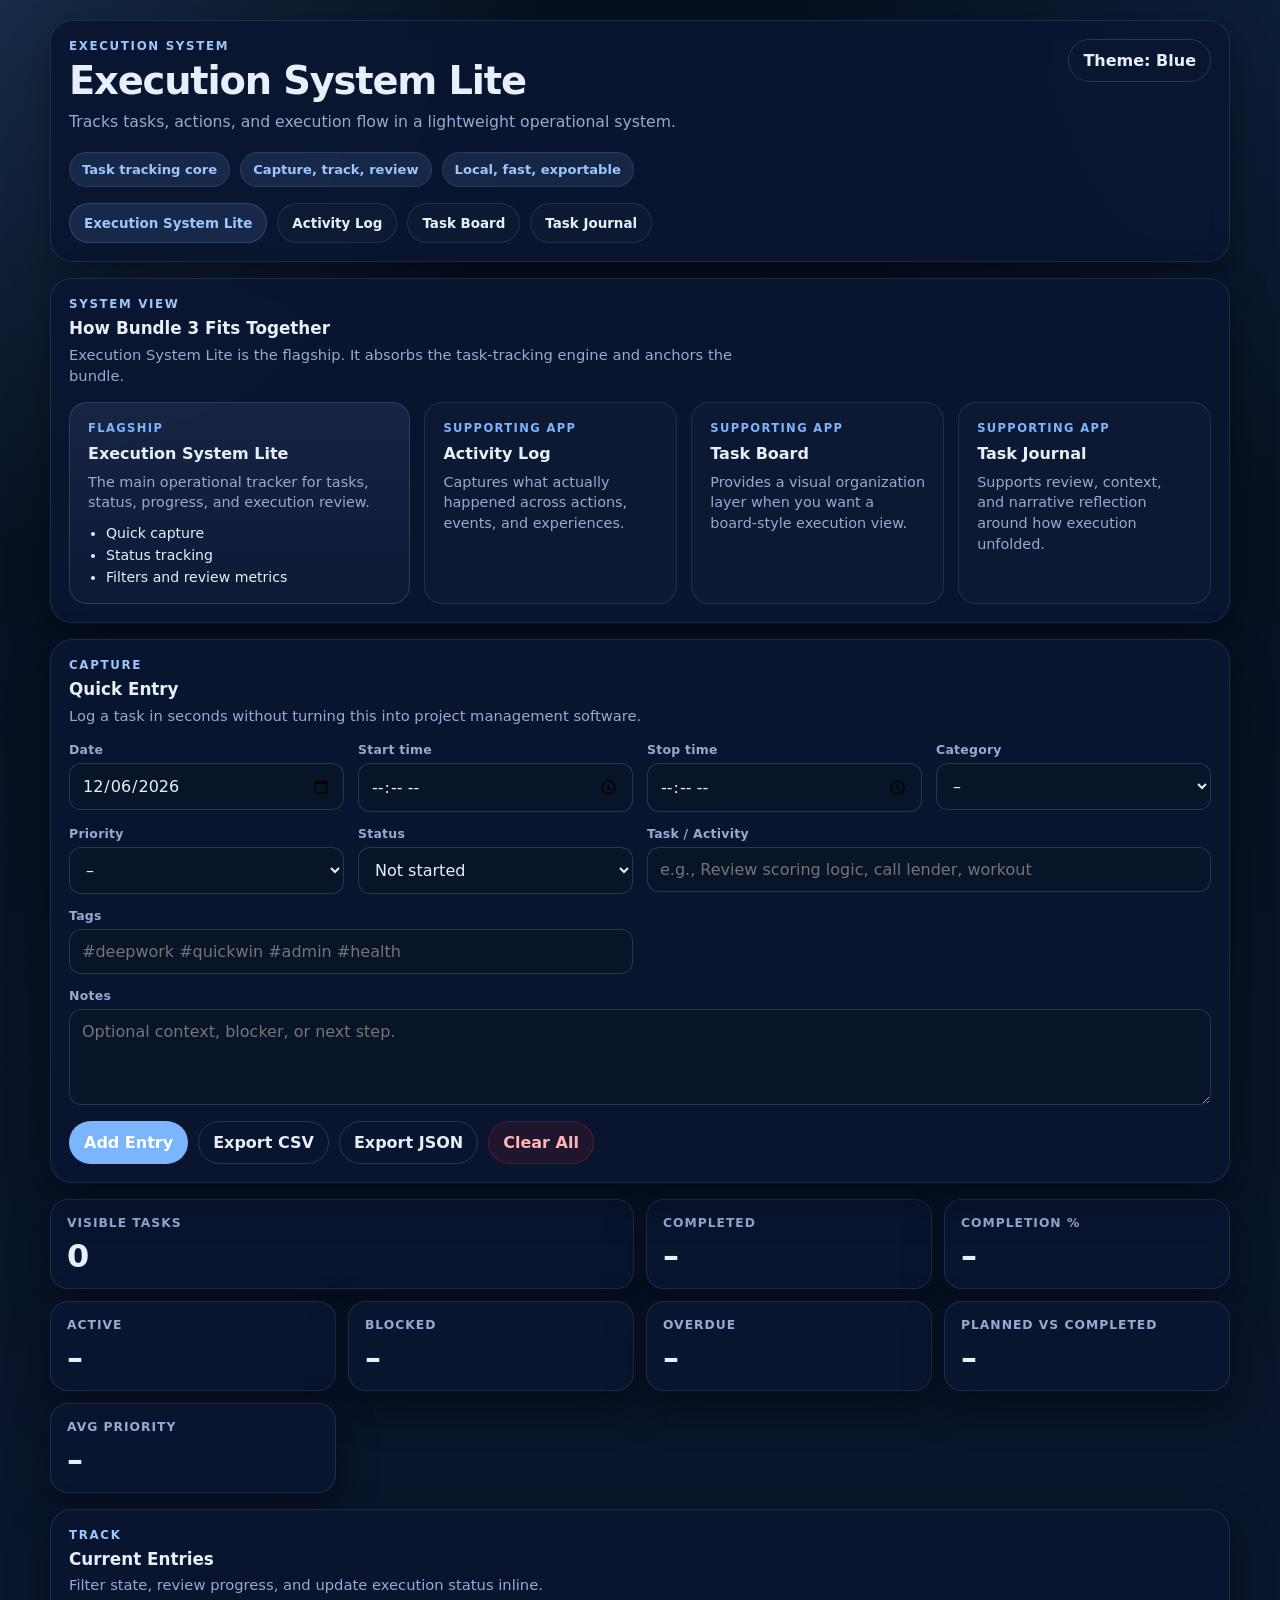
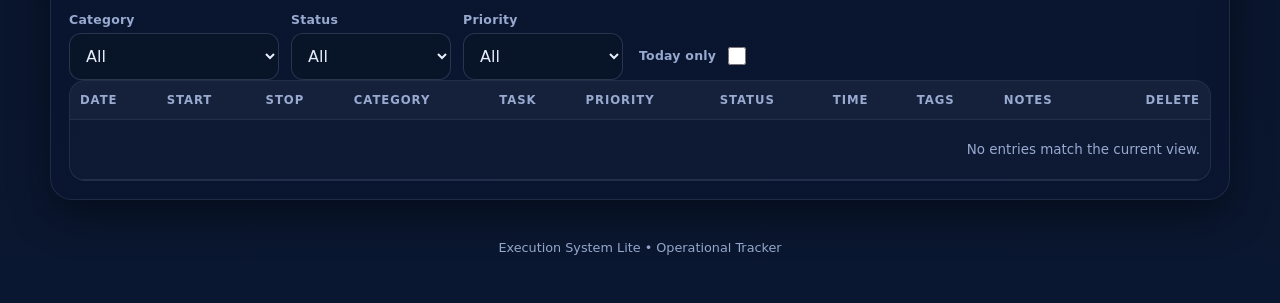
==== index.html @ 43ab629a "Add files via upload" ====
<!DOCTYPE html>
<html lang="en" data-theme="blue">
<head>
  <meta charset="UTF-8" />
  <meta name="viewport" content="width=device-width, initial-scale=1.0" />
  <title>Execution System Lite</title>
  <meta name="description" content="Tracks tasks, actions, and execution flow in a lightweight operational system." />
  <meta name="theme-color" content="#06101f" />
  <link rel="manifest" href="manifest.json" />
  <link rel="icon" href="icons/icon-192.png" />
  <link rel="apple-touch-icon" href="icons/icon-192.png" />
  <link rel="stylesheet" href="styles.css" />
</head>
<body>
  <div class="app-shell">
    <div class="app">
      <header class="hero card">
        <div class="hero-top">
          <div>
            <div class="eyebrow">Execution System</div>
            <h1>Execution System Lite</h1>
            <p class="subtitle">Tracks tasks, actions, and execution flow in a lightweight operational system.</p>
          </div>
          <button id="themeBtn" class="btn btn-secondary" type="button" aria-label="Toggle theme">Theme: Blue</button>
        </div>

        <div class="hero-pills">
          <span class="pill">Task tracking core</span>
          <span class="pill">Capture, track, review</span>
          <span class="pill">Local, fast, exportable</span>
        </div>
<nav class="top-nav" aria-label="Bundle navigation">
  <a class="nav-chip active" href="index.html">Execution System Lite</a>
  <a class="nav-chip" href="activity-log/index.html">Activity Log</a>
  <a class="nav-chip" href="task-board/index.html">Task Board</a>
  <a class="nav-chip" href="task-journal/index.html">Task Journal</a>
</nav>
      </header>

      <section class="section-card card">
        <div class="section-head section-head-stack">
          <div>
            <div class="eyebrow">System View</div>
            <h2>How Bundle 3 Fits Together</h2>
            <p class="section-copy">Execution System Lite is the flagship. It absorbs the task-tracking engine and anchors the bundle.</p>
          </div>
        </div>

        <div class="system-grid">
          <article class="system-tile system-tile-primary">
            <div class="system-kicker">Flagship</div>
            <h3>Execution System Lite</h3>
            <p>The main operational tracker for tasks, status, progress, and execution review.</p>
            <ul class="system-list">
              <li>Quick capture</li>
              <li>Status tracking</li>
              <li>Filters and review metrics</li>
            </ul>
          </article>

          <article class="system-tile">
            <div class="system-kicker">Supporting App</div>
            <h3>Activity Log</h3>
            <p>Captures what actually happened across actions, events, and experiences.</p>
          </article>

          <article class="system-tile">
            <div class="system-kicker">Supporting App</div>
            <h3>Task Board</h3>
            <p>Provides a visual organization layer when you want a board-style execution view.</p>
          </article>

          <article class="system-tile">
            <div class="system-kicker">Supporting App</div>
            <h3>Task Journal</h3>
            <p>Supports review, context, and narrative reflection around how execution unfolded.</p>
          </article>
        </div>
      </section>

      <section class="section-card card">
        <div class="section-head section-head-stack">
          <div>
            <div class="eyebrow">Capture</div>
            <h2>Quick Entry</h2>
            <p class="section-copy">Log a task in seconds without turning this into project management software.</p>
          </div>
        </div>

        <form id="taskForm">
          <div class="form-grid">
            <div class="field">
              <label for="dateInput">Date</label>
              <input type="date" id="dateInput" required />
            </div>

            <div class="field">
              <label for="startTimeInput">Start time</label>
              <input type="time" id="startTimeInput" />
            </div>

            <div class="field">
              <label for="endTimeInput">Stop time</label>
              <input type="time" id="endTimeInput" />
            </div>

            <div class="field">
              <label for="categorySelect">Category</label>
              <select id="categorySelect">
                <option value="">–</option>
                <option value="work">Work</option>
                <option value="home">Home</option>
                <option value="relationship">Relationship</option>
                <option value="health">Health / Fitness</option>
                <option value="finance">Finance / Admin</option>
                <option value="learning">Learning / Language</option>
                <option value="trading">Trading</option>
                <option value="mbe">MBE / Business</option>
                <option value="writing">Writing / Creative</option>
                <option value="errand">Errand</option>
                <option value="other">Other</option>
              </select>
            </div>

            <div class="field">
              <label for="prioritySelect">Priority</label>
              <select id="prioritySelect">
                <option value="">–</option>
                <option value="low">Low</option>
                <option value="medium">Medium</option>
                <option value="high">High</option>
                <option value="critical">Critical</option>
              </select>
            </div>

            <div class="field">
              <label for="statusSelect">Status</label>
              <select id="statusSelect">
                <option value="not_started">Not started</option>
                <option value="in_progress">In progress</option>
                <option value="done">Done</option>
                <option value="blocked">Blocked</option>
                <option value="deferred">Deferred</option>
              </select>
            </div>

            <div class="field field-span-2">
              <label for="taskNameInput">Task / Activity</label>
              <input type="text" id="taskNameInput" placeholder="e.g., Review scoring logic, call lender, workout" required />
            </div>

            <div class="field field-span-2">
              <label for="tagsInput">Tags</label>
              <input type="text" id="tagsInput" placeholder="#deepwork #quickwin #admin #health" />
            </div>

            <div class="field field-full">
              <label for="notesInput">Notes</label>
              <textarea id="notesInput" placeholder="Optional context, blocker, or next step."></textarea>
            </div>
          </div>

          <div class="action-row">
            <button type="submit" class="btn btn-primary">Add Entry</button>
            <button type="button" class="btn btn-secondary" id="exportBtn">Export CSV</button>
            <button type="button" class="btn btn-secondary" id="exportJsonBtn">Export JSON</button>
            <button type="button" class="btn btn-danger" id="clearBtn">Clear All</button>
          </div>
        </form>
      </section>

      <section class="metrics-grid">
        <div class="metric-card metric-card-wide">
          <div class="metric-label">Visible Tasks</div>
          <div class="metric-value" id="sumCount">0</div>
        </div>

        <div class="metric-card">
          <div class="metric-label">Completed</div>
          <div class="metric-value" id="sumCompleted">–</div>
        </div>

        <div class="metric-card">
          <div class="metric-label">Completion %</div>
          <div class="metric-value" id="sumCompletionPct">–</div>
        </div>

        <div class="metric-card">
          <div class="metric-label">Active</div>
          <div class="metric-value" id="sumActive">–</div>
        </div>

        <div class="metric-card">
          <div class="metric-label">Blocked</div>
          <div class="metric-value" id="sumBlocked">–</div>
        </div>

        <div class="metric-card">
          <div class="metric-label">Overdue</div>
          <div class="metric-value" id="sumOverdue">–</div>
        </div>

        <div class="metric-card">
          <div class="metric-label">Planned vs Completed</div>
          <div class="metric-value" id="sumPlannedVsCompleted">–</div>
        </div>

        <div class="metric-card">
          <div class="metric-label">Avg Priority</div>
          <div class="metric-value" id="sumAvgPrio">–</div>
        </div>
      </section>

      <section class="section-card card table-section">
        <div class="section-head section-head-stack">
          <div>
            <div class="eyebrow">Track</div>
            <h2>Current Entries</h2>
            <p class="section-copy">Filter state, review progress, and update execution status inline.</p>
          </div>
        </div>

        <div class="filter-row">
          <div class="filter-field">
            <label for="filterCategory">Category</label>
            <select id="filterCategory">
              <option value="all">All</option>
              <option value="work">Work</option>
              <option value="home">Home</option>
              <option value="relationship">Relationship</option>
              <option value="health">Health / Fitness</option>
              <option value="finance">Finance / Admin</option>
              <option value="learning">Learning / Language</option>
              <option value="trading">Trading</option>
              <option value="mbe">MBE / Business</option>
              <option value="writing">Writing / Creative</option>
              <option value="errand">Errand</option>
              <option value="other">Other</option>
            </select>
          </div>

          <div class="filter-field">
            <label for="filterStatus">Status</label>
            <select id="filterStatus">
              <option value="all">All</option>
              <option value="not_started">Not started</option>
              <option value="in_progress">In progress</option>
              <option value="done">Done</option>
              <option value="blocked">Blocked</option>
              <option value="deferred">Deferred</option>
            </select>
          </div>

          <div class="filter-field">
            <label for="filterPriority">Priority</label>
            <select id="filterPriority">
              <option value="all">All</option>
              <option value="low">Low</option>
              <option value="medium">Medium</option>
              <option value="high">High</option>
              <option value="critical">Critical</option>
            </select>
          </div>

          <div class="checkbox-wrap">
            <label for="filterToday">Today only</label>
            <input type="checkbox" id="filterToday" />
          </div>
        </div>

        <div class="table-wrap">
          <table>
            <thead>
              <tr>
                <th>Date</th>
                <th>Start</th>
                <th>Stop</th>
                <th>Category</th>
                <th>Task</th>
                <th>Priority</th>
                <th>Status</th>
                <th>Time</th>
                <th>Tags</th>
                <th>Notes</th>
                <th>Delete</th>
              </tr>
            </thead>
            <tbody id="tableBody"></tbody>
          </table>
        </div>
      </section>

      <footer class="footer">Execution System Lite • Operational Tracker</footer>
    </div>
  </div>

  <script src="app.js"></script>
</body>
</html>
---- styles.css ----
:root {
  --bg: #f3f6fb;
  --bg-accent:
    radial-gradient(circle at top left, rgba(96, 165, 250, 0.16), transparent 28%),
    linear-gradient(180deg, #f6f9ff 0%, #eef3fb 100%);
  --card: rgba(255, 255, 255, 0.92);
  --text: #0f172a;
  --muted: #5b6b86;
  --border: rgba(15, 23, 42, 0.08);
  --border-strong: rgba(15, 23, 42, 0.12);
  --input-bg: #f8fbff;
  --accent: #2563eb;
  --accent-2: #60a5fa;
  --accent-soft: rgba(37, 99, 235, 0.08);
  --shadow: 0 10px 30px rgba(15, 23, 42, 0.08);
  --radius-xl: 22px;
  --radius-lg: 18px;
  --radius-md: 14px;
  --radius-sm: 999px;
  --max-width: 1180px;
}

html[data-theme="blue"] {
  --bg: #06101f;
  --bg-accent:
    radial-gradient(circle at top left, rgba(96, 165, 250, 0.18), transparent 24%),
    radial-gradient(circle at top right, rgba(59, 130, 246, 0.12), transparent 22%),
    linear-gradient(180deg, #06101f 0%, #081224 42%, #0a1730 100%);
  --card: rgba(10, 22, 48, 0.9);
  --text: #e7eefc;
  --muted: #98aad0;
  --border: rgba(152, 170, 208, 0.15);
  --border-strong: rgba(152, 170, 208, 0.22);
  --input-bg: #081428;
  --accent: #7cb5ff;
  --accent-2: #9ac7ff;
  --accent-soft: rgba(124, 181, 255, 0.12);
  --shadow: 0 16px 40px rgba(0, 0, 0, 0.38);
}

* {
  box-sizing: border-box;
}

html, body {
  margin: 0;
  min-height: 100%;
}

body {
  font-family: Inter, system-ui, -apple-system, BlinkMacSystemFont, "Segoe UI", sans-serif;
  background: var(--bg-accent);
  color: var(--text);
}

button,
input,
select,
textarea {
  font: inherit;
}

.app-shell {
  min-height: 100vh;
  padding: 20px 14px 40px;
}

.app {
  width: 100%;
  max-width: var(--max-width);
  margin: 0 auto;
  display: grid;
  gap: 16px;
}

.card {
  background: var(--card);
  backdrop-filter: blur(12px);
  border: 1px solid var(--border);
  border-radius: var(--radius-xl);
  box-shadow: var(--shadow);
}

.hero,
.section-card {
  padding: 18px;
}

.hero-top {
  display: flex;
  justify-content: space-between;
  align-items: flex-start;
  gap: 16px;
}

.eyebrow {
  font-size: 0.74rem;
  letter-spacing: 0.14em;
  text-transform: uppercase;
  color: var(--accent-2);
  margin-bottom: 8px;
  font-weight: 700;
}

h1, h2, h3, p {
  margin: 0;
}

h1 {
  font-size: clamp(1.8rem, 5vw, 2.4rem);
  line-height: 1.05;
  letter-spacing: -0.03em;
}

h2 {
  font-size: 1.05rem;
  line-height: 1.1;
  margin-bottom: 6px;
}

h3 {
  font-size: 1rem;
  line-height: 1.15;
}

.subtitle,
.section-copy {
  color: var(--muted);
  max-width: 720px;
  line-height: 1.45;
}

.subtitle {
  margin-top: 10px;
  font-size: 0.98rem;
}

.section-copy {
  font-size: 0.92rem;
}

.hero-pills {
  display: flex;
  flex-wrap: wrap;
  gap: 10px;
  margin-top: 18px;
}

.pill {
  border-radius: var(--radius-sm);
  padding: 9px 12px;
  font-size: 0.82rem;
  color: var(--accent-2);
  background: var(--accent-soft);
  border: 1px solid var(--border);
  font-weight: 600;
}

.metrics-grid {
  display: grid;
  grid-template-columns: repeat(4, minmax(0, 1fr));
  gap: 12px;
}

.metric-card {
  padding: 16px;
  border-radius: var(--radius-lg);
  background: var(--card);
  border: 1px solid var(--border);
  box-shadow: var(--shadow);
}

.metric-card-wide {
  grid-column: span 2;
}

.metric-label {
  font-size: 0.77rem;
  text-transform: uppercase;
  letter-spacing: 0.08em;
  color: var(--muted);
  margin-bottom: 10px;
  font-weight: 700;
}

.metric-value {
  font-size: clamp(1.35rem, 3.5vw, 2rem);
  line-height: 1;
  font-weight: 800;
  letter-spacing: -0.03em;
}

.section-head {
  display: flex;
  justify-content: space-between;
  align-items: flex-start;
  gap: 14px;
  margin-bottom: 16px;
}

.section-head-stack {
  flex-direction: column;
}

.form-grid {
  display: grid;
  grid-template-columns: repeat(4, minmax(0, 1fr));
  gap: 14px;
}

.field {
  display: flex;
  flex-direction: column;
  gap: 6px;
}

.field-full {
  grid-column: 1 / -1;
}

.field-span-2 {
  grid-column: span 2;
}

label {
  font-size: 0.78rem;
  font-weight: 700;
  color: var(--muted);
  letter-spacing: 0.02em;
}

input[type="text"],
input[type="date"],
input[type="time"],
select,
textarea {
  width: 100%;
  background: var(--input-bg);
  color: var(--text);
  border: 1px solid var(--border-strong);
  border-radius: 12px;
  padding: 12px 12px;
  outline: none;
}

textarea {
  min-height: 96px;
  resize: vertical;
}

input:focus,
select:focus,
textarea:focus {
  border-color: var(--accent);
}

.action-row {
  display: flex;
  flex-wrap: wrap;
  gap: 10px;
  margin-top: 16px;
}

.btn {
  appearance: none;
  border: 1px solid var(--border-strong);
  border-radius: var(--radius-sm);
  padding: 11px 14px;
  cursor: pointer;
  font-weight: 700;
  background: transparent;
  color: var(--text);
}

.btn-primary {
  background: var(--accent);
  color: #fff;
  border-color: transparent;
}

.btn-danger {
  background: rgba(220, 38, 38, 0.1);
  color: #ffb5b5;
  border-color: rgba(220, 38, 38, 0.28);
}

html[data-theme="light"] .btn-danger {
  color: #dc2626;
}

.filter-row {
  display: flex;
  flex-wrap: wrap;
  gap: 12px;
  align-items: end;
}

.filter-field {
  min-width: 160px;
  display: flex;
  flex-direction: column;
  gap: 6px;
}

.checkbox-wrap {
  display: inline-flex;
  align-items: center;
  gap: 8px;
  min-height: 48px;
  padding: 0 4px;
  color: var(--muted);
  font-weight: 700;
}

.checkbox-wrap input {
  width: 18px;
  height: 18px;
}

.table-section {
  overflow: hidden;
}

.table-wrap {
  overflow-x: auto;
  border-radius: 16px;
  border: 1px solid var(--border);
  background: rgba(255, 255, 255, 0.02);
}

table {
  width: 100%;
  min-width: 980px;
  border-collapse: collapse;
}

thead {
  background: rgba(255,255,255,0.03);
}

th,
td {
  padding: 12px 10px;
  text-align: left;
  border-bottom: 1px solid var(--border);
  vertical-align: top;
  font-size: 0.84rem;
}

th {
  font-size: 0.73rem;
  text-transform: uppercase;
  letter-spacing: 0.08em;
  color: var(--muted);
  font-weight: 800;
}

th:last-child,
td:last-child {
  text-align: right;
}

td.notes-cell {
  white-space: normal;
  min-width: 240px;
}

.tag {
  display: inline-block;
  max-width: 240px;
  padding: 6px 10px;
  border-radius: var(--radius-sm);
  background: var(--accent-soft);
  color: var(--accent-2);
  border: 1px solid var(--border);
  font-family: ui-monospace, SFMono-Regular, Menlo, monospace;
  font-size: 0.74rem;
  white-space: normal;
  word-break: break-word;
}

.prio-low {
  color: #22c55e;
  font-weight: 700;
}

.prio-medium {
  color: #60a5fa;
  font-weight: 700;
}

.prio-high {
  color: #fb923c;
  font-weight: 700;
}

.prio-critical {
  color: #f87171;
  font-weight: 800;
}

.overdue-row td {
  background: rgba(220, 38, 38, 0.08);
}

.empty {
  text-align: center;
  color: var(--muted);
  padding: 22px 10px;
}

.footer {
  width: 100%;
  max-width: var(--max-width);
  margin: 16px auto 0;
  text-align: center;
  color: var(--muted);
  font-size: 0.8rem;
  padding: 8px 0;
}

.system-grid {
  display: grid;
  grid-template-columns: 1.35fr 1fr 1fr 1fr;
  gap: 14px;
}

.system-tile {
  border: 1px solid var(--border);
  border-radius: var(--radius-lg);
  padding: 18px;
  background: rgba(255, 255, 255, 0.02);
}

.system-tile-primary {
  background: linear-gradient(180deg, rgba(138, 180, 255, 0.10) 0%, rgba(138, 180, 255, 0.04) 100%);
  border-color: var(--border-strong);
}

.system-kicker {
  font-size: 0.72rem;
  text-transform: uppercase;
  letter-spacing: 0.12em;
  color: var(--accent);
  font-weight: 700;
  margin-bottom: 10px;
}

.system-tile p {
  margin-top: 8px;
  font-size: 0.9rem;
  line-height: 1.45;
  color: var(--muted);
}

.system-list {
  margin: 12px 0 0;
  padding-left: 18px;
  color: var(--text);
  font-size: 0.88rem;
}

.system-list li + li {
  margin-top: 6px;
}

@media (max-width: 1100px) {
  .system-grid {
    grid-template-columns: 1fr 1fr;
  }
}

@media (max-width: 980px) {
  .metrics-grid {
    grid-template-columns: repeat(2, minmax(0, 1fr));
  }

  .metric-card-wide {
    grid-column: span 2;
  }

  .form-grid {
    grid-template-columns: repeat(2, minmax(0, 1fr));
  }
}

@media (max-width: 640px) {
  .app-shell {
    padding: 14px 10px 28px;
  }

  .hero,
  .section-card,
  .metric-card {
    padding: 14px;
  }

  .hero-top,
  .section-head {
    flex-direction: column;
  }

  .metrics-grid {
    grid-template-columns: 1fr 1fr;
  }

  .form-grid {
    grid-template-columns: 1fr;
  }

  .field-span-2,
  .metric-card-wide {
    grid-column: auto;
  }

  .filter-row {
    flex-direction: column;
    align-items: stretch;
  }

  .filter-field {
    min-width: 0;
  }

  .action-row .btn {
    width: 100%;
  }

  .system-grid {
    grid-template-columns: 1fr;
  }
}

.top-nav {
  display: flex;
  flex-wrap: wrap;
  gap: 10px;
  margin-top: 16px;
}

.nav-chip {
  display: inline-flex;
  align-items: center;
  justify-content: center;
  min-height: 40px;
  padding: 0 14px;
  border-radius: var(--radius-sm);
  border: 1px solid var(--border);
  background: rgba(255, 255, 255, 0.02);
  color: var(--text);
  font-size: 0.84rem;
  font-weight: 700;
  text-decoration: none;
}

.nav-chip.active {
  background: var(--accent-soft);
  color: var(--accent-2);
  border-color: var(--border-strong);
}

@media (max-width: 640px) {
  .top-nav {
    flex-direction: column;
  }

  .nav-chip {
    width: 100%;
  }
}
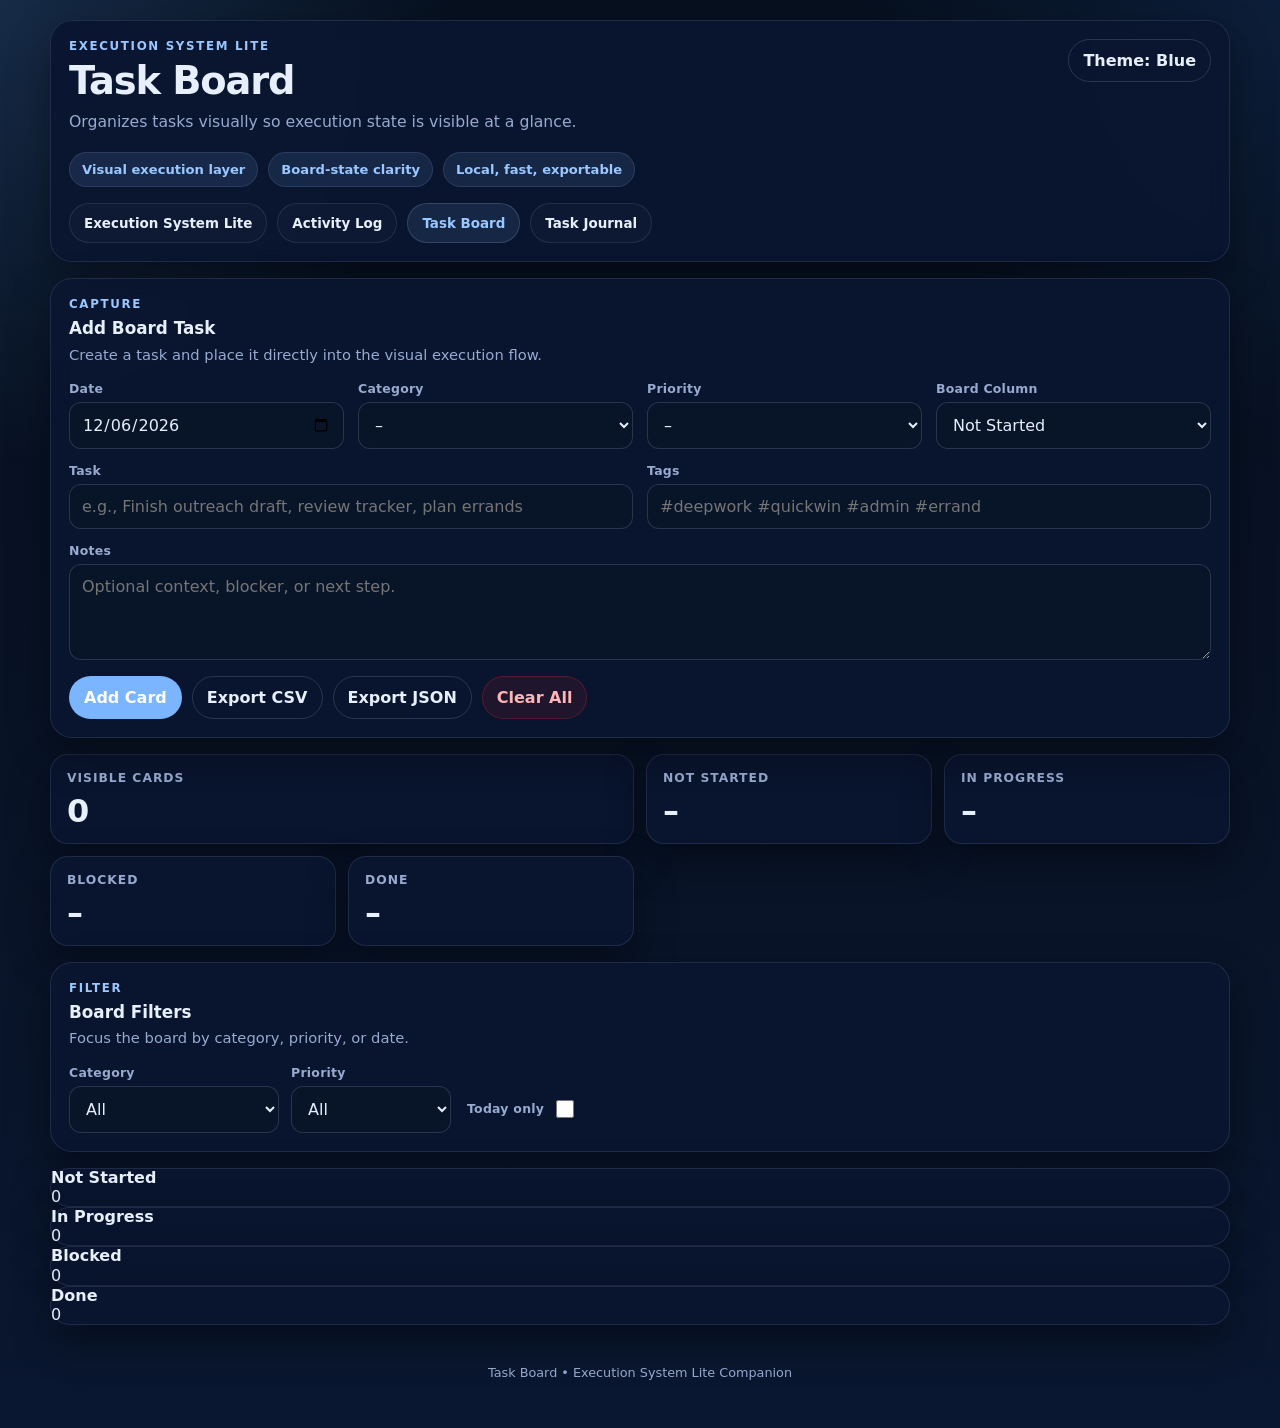
==== commit 2b0e2b1b: "Add files via upload" ====
--- a/index.html
+++ b/index.html
@@ -3,12 +3,12 @@
 <head>
   <meta charset="UTF-8" />
   <meta name="viewport" content="width=device-width, initial-scale=1.0" />
-  <title>Execution System Lite</title>
-  <meta name="description" content="Tracks tasks, actions, and execution flow in a lightweight operational system." />
+  <title>Task Board</title>
+  <meta name="description" content="Organizes tasks visually so execution state is visible at a glance." />
   <meta name="theme-color" content="#06101f" />
   <link rel="manifest" href="manifest.json" />
-  <link rel="icon" href="icons/icon-192.png" />
-  <link rel="apple-touch-icon" href="icons/icon-192.png" />
+  <link rel="icon" href="../icons/icon-192.png" />
+  <link rel="apple-touch-icon" href="../icons/icon-192.png" />
   <link rel="stylesheet" href="styles.css" />
 </head>
 <body>
@@ -17,91 +17,40 @@
       <header class="hero card">
         <div class="hero-top">
           <div>
-            <div class="eyebrow">Execution System</div>
-            <h1>Execution System Lite</h1>
-            <p class="subtitle">Tracks tasks, actions, and execution flow in a lightweight operational system.</p>
+            <div class="eyebrow">Execution System Lite</div>
+            <h1>Task Board</h1>
+            <p class="subtitle">Organizes tasks visually so execution state is visible at a glance.</p>
           </div>
           <button id="themeBtn" class="btn btn-secondary" type="button" aria-label="Toggle theme">Theme: Blue</button>
         </div>
 
         <div class="hero-pills">
-          <span class="pill">Task tracking core</span>
-          <span class="pill">Capture, track, review</span>
+          <span class="pill">Visual execution layer</span>
+          <span class="pill">Board-state clarity</span>
           <span class="pill">Local, fast, exportable</span>
         </div>
 <nav class="top-nav" aria-label="Bundle navigation">
-  <a class="nav-chip active" href="index.html">Execution System Lite</a>
-  <a class="nav-chip" href="activity-log/index.html">Activity Log</a>
-  <a class="nav-chip" href="task-board/index.html">Task Board</a>
-  <a class="nav-chip" href="task-journal/index.html">Task Journal</a>
+  <a class="nav-chip" href="../index.html">Execution System Lite</a>
+  <a class="nav-chip" href="../activity-log/index.html">Activity Log</a>
+  <a class="nav-chip active" href="index.html">Task Board</a>
+  <a class="nav-chip" href="../task-journal/index.html">Task Journal</a>
 </nav>
       </header>
-
-      <section class="section-card card">
-        <div class="section-head section-head-stack">
-          <div>
-            <div class="eyebrow">System View</div>
-            <h2>How Bundle 3 Fits Together</h2>
-            <p class="section-copy">Execution System Lite is the flagship. It absorbs the task-tracking engine and anchors the bundle.</p>
-          </div>
-        </div>
-
-        <div class="system-grid">
-          <article class="system-tile system-tile-primary">
-            <div class="system-kicker">Flagship</div>
-            <h3>Execution System Lite</h3>
-            <p>The main operational tracker for tasks, status, progress, and execution review.</p>
-            <ul class="system-list">
-              <li>Quick capture</li>
-              <li>Status tracking</li>
-              <li>Filters and review metrics</li>
-            </ul>
-          </article>
-
-          <article class="system-tile">
-            <div class="system-kicker">Supporting App</div>
-            <h3>Activity Log</h3>
-            <p>Captures what actually happened across actions, events, and experiences.</p>
-          </article>
-
-          <article class="system-tile">
-            <div class="system-kicker">Supporting App</div>
-            <h3>Task Board</h3>
-            <p>Provides a visual organization layer when you want a board-style execution view.</p>
-          </article>
-
-          <article class="system-tile">
-            <div class="system-kicker">Supporting App</div>
-            <h3>Task Journal</h3>
-            <p>Supports review, context, and narrative reflection around how execution unfolded.</p>
-          </article>
-        </div>
-      </section>
 
       <section class="section-card card">
         <div class="section-head section-head-stack">
           <div>
             <div class="eyebrow">Capture</div>
-            <h2>Quick Entry</h2>
-            <p class="section-copy">Log a task in seconds without turning this into project management software.</p>
-          </div>
-        </div>
-
-        <form id="taskForm">
+            <h2>Add Board Task</h2>
+            <p class="section-copy">Create a task and place it directly into the visual execution flow.</p>
+          </div>
+        </div>
+
+        <form id="boardForm">
           <div class="form-grid">
             <div class="field">
               <label for="dateInput">Date</label>
               <input type="date" id="dateInput" required />
-            </div>
-
-            <div class="field">
-              <label for="startTimeInput">Start time</label>
-              <input type="time" id="startTimeInput" />
-            </div>
-
-            <div class="field">
-              <label for="endTimeInput">Stop time</label>
-              <input type="time" id="endTimeInput" />
             </div>
 
             <div class="field">
@@ -134,24 +83,23 @@
             </div>
 
             <div class="field">
-              <label for="statusSelect">Status</label>
+              <label for="statusSelect">Board Column</label>
               <select id="statusSelect">
-                <option value="not_started">Not started</option>
-                <option value="in_progress">In progress</option>
+                <option value="not_started">Not Started</option>
+                <option value="in_progress">In Progress</option>
+                <option value="blocked">Blocked</option>
                 <option value="done">Done</option>
-                <option value="blocked">Blocked</option>
-                <option value="deferred">Deferred</option>
               </select>
             </div>
 
             <div class="field field-span-2">
-              <label for="taskNameInput">Task / Activity</label>
-              <input type="text" id="taskNameInput" placeholder="e.g., Review scoring logic, call lender, workout" required />
+              <label for="titleInput">Task</label>
+              <input type="text" id="titleInput" placeholder="e.g., Finish outreach draft, review tracker, plan errands" required />
             </div>
 
             <div class="field field-span-2">
               <label for="tagsInput">Tags</label>
-              <input type="text" id="tagsInput" placeholder="#deepwork #quickwin #admin #health" />
+              <input type="text" id="tagsInput" placeholder="#deepwork #quickwin #admin #errand" />
             </div>
 
             <div class="field field-full">
@@ -161,33 +109,28 @@
           </div>
 
           <div class="action-row">
-            <button type="submit" class="btn btn-primary">Add Entry</button>
-            <button type="button" class="btn btn-secondary" id="exportBtn">Export CSV</button>
-            <button type="button" class="btn btn-secondary" id="exportJsonBtn">Export JSON</button>
-            <button type="button" class="btn btn-danger" id="clearBtn">Clear All</button>
+            <button class="btn btn-primary" type="submit">Add Card</button>
+            <button class="btn btn-secondary" type="button" id="exportCsvBtn">Export CSV</button>
+            <button class="btn btn-secondary" type="button" id="exportJsonBtn">Export JSON</button>
+            <button class="btn btn-danger" type="button" id="clearBtn">Clear All</button>
           </div>
         </form>
       </section>
 
       <section class="metrics-grid">
         <div class="metric-card metric-card-wide">
-          <div class="metric-label">Visible Tasks</div>
+          <div class="metric-label">Visible Cards</div>
           <div class="metric-value" id="sumCount">0</div>
         </div>
 
         <div class="metric-card">
-          <div class="metric-label">Completed</div>
-          <div class="metric-value" id="sumCompleted">–</div>
-        </div>
-
-        <div class="metric-card">
-          <div class="metric-label">Completion %</div>
-          <div class="metric-value" id="sumCompletionPct">–</div>
-        </div>
-
-        <div class="metric-card">
-          <div class="metric-label">Active</div>
-          <div class="metric-value" id="sumActive">–</div>
+          <div class="metric-label">Not Started</div>
+          <div class="metric-value" id="sumNotStarted">–</div>
+        </div>
+
+        <div class="metric-card">
+          <div class="metric-label">In Progress</div>
+          <div class="metric-value" id="sumInProgress">–</div>
         </div>
 
         <div class="metric-card">
@@ -196,27 +139,17 @@
         </div>
 
         <div class="metric-card">
-          <div class="metric-label">Overdue</div>
-          <div class="metric-value" id="sumOverdue">–</div>
-        </div>
-
-        <div class="metric-card">
-          <div class="metric-label">Planned vs Completed</div>
-          <div class="metric-value" id="sumPlannedVsCompleted">–</div>
-        </div>
-
-        <div class="metric-card">
-          <div class="metric-label">Avg Priority</div>
-          <div class="metric-value" id="sumAvgPrio">–</div>
-        </div>
-      </section>
-
-      <section class="section-card card table-section">
+          <div class="metric-label">Done</div>
+          <div class="metric-value" id="sumDone">–</div>
+        </div>
+      </section>
+
+      <section class="section-card card">
         <div class="section-head section-head-stack">
           <div>
-            <div class="eyebrow">Track</div>
-            <h2>Current Entries</h2>
-            <p class="section-copy">Filter state, review progress, and update execution status inline.</p>
+            <div class="eyebrow">Filter</div>
+            <h2>Board Filters</h2>
+            <p class="section-copy">Focus the board by category, priority, or date.</p>
           </div>
         </div>
 
@@ -240,18 +173,6 @@
           </div>
 
           <div class="filter-field">
-            <label for="filterStatus">Status</label>
-            <select id="filterStatus">
-              <option value="all">All</option>
-              <option value="not_started">Not started</option>
-              <option value="in_progress">In progress</option>
-              <option value="done">Done</option>
-              <option value="blocked">Blocked</option>
-              <option value="deferred">Deferred</option>
-            </select>
-          </div>
-
-          <div class="filter-field">
             <label for="filterPriority">Priority</label>
             <select id="filterPriority">
               <option value="all">All</option>
@@ -267,30 +188,43 @@
             <input type="checkbox" id="filterToday" />
           </div>
         </div>
-
-        <div class="table-wrap">
-          <table>
-            <thead>
-              <tr>
-                <th>Date</th>
-                <th>Start</th>
-                <th>Stop</th>
-                <th>Category</th>
-                <th>Task</th>
-                <th>Priority</th>
-                <th>Status</th>
-                <th>Time</th>
-                <th>Tags</th>
-                <th>Notes</th>
-                <th>Delete</th>
-              </tr>
-            </thead>
-            <tbody id="tableBody"></tbody>
-          </table>
-        </div>
-      </section>
-
-      <footer class="footer">Execution System Lite • Operational Tracker</footer>
+      </section>
+
+      <section class="board-grid">
+        <div class="board-column card">
+          <div class="board-column-head">
+            <h3>Not Started</h3>
+            <span class="board-count" id="countNotStarted">0</span>
+          </div>
+          <div class="board-stack" id="colNotStarted"></div>
+        </div>
+
+        <div class="board-column card">
+          <div class="board-column-head">
+            <h3>In Progress</h3>
+            <span class="board-count" id="countInProgress">0</span>
+          </div>
+          <div class="board-stack" id="colInProgress"></div>
+        </div>
+
+        <div class="board-column card">
+          <div class="board-column-head">
+            <h3>Blocked</h3>
+            <span class="board-count" id="countBlocked">0</span>
+          </div>
+          <div class="board-stack" id="colBlocked"></div>
+        </div>
+
+        <div class="board-column card">
+          <div class="board-column-head">
+            <h3>Done</h3>
+            <span class="board-count" id="countDone">0</span>
+          </div>
+          <div class="board-stack" id="colDone"></div>
+        </div>
+      </section>
+
+      <footer class="footer">Task Board • Execution System Lite Companion</footer>
     </div>
   </div>
 
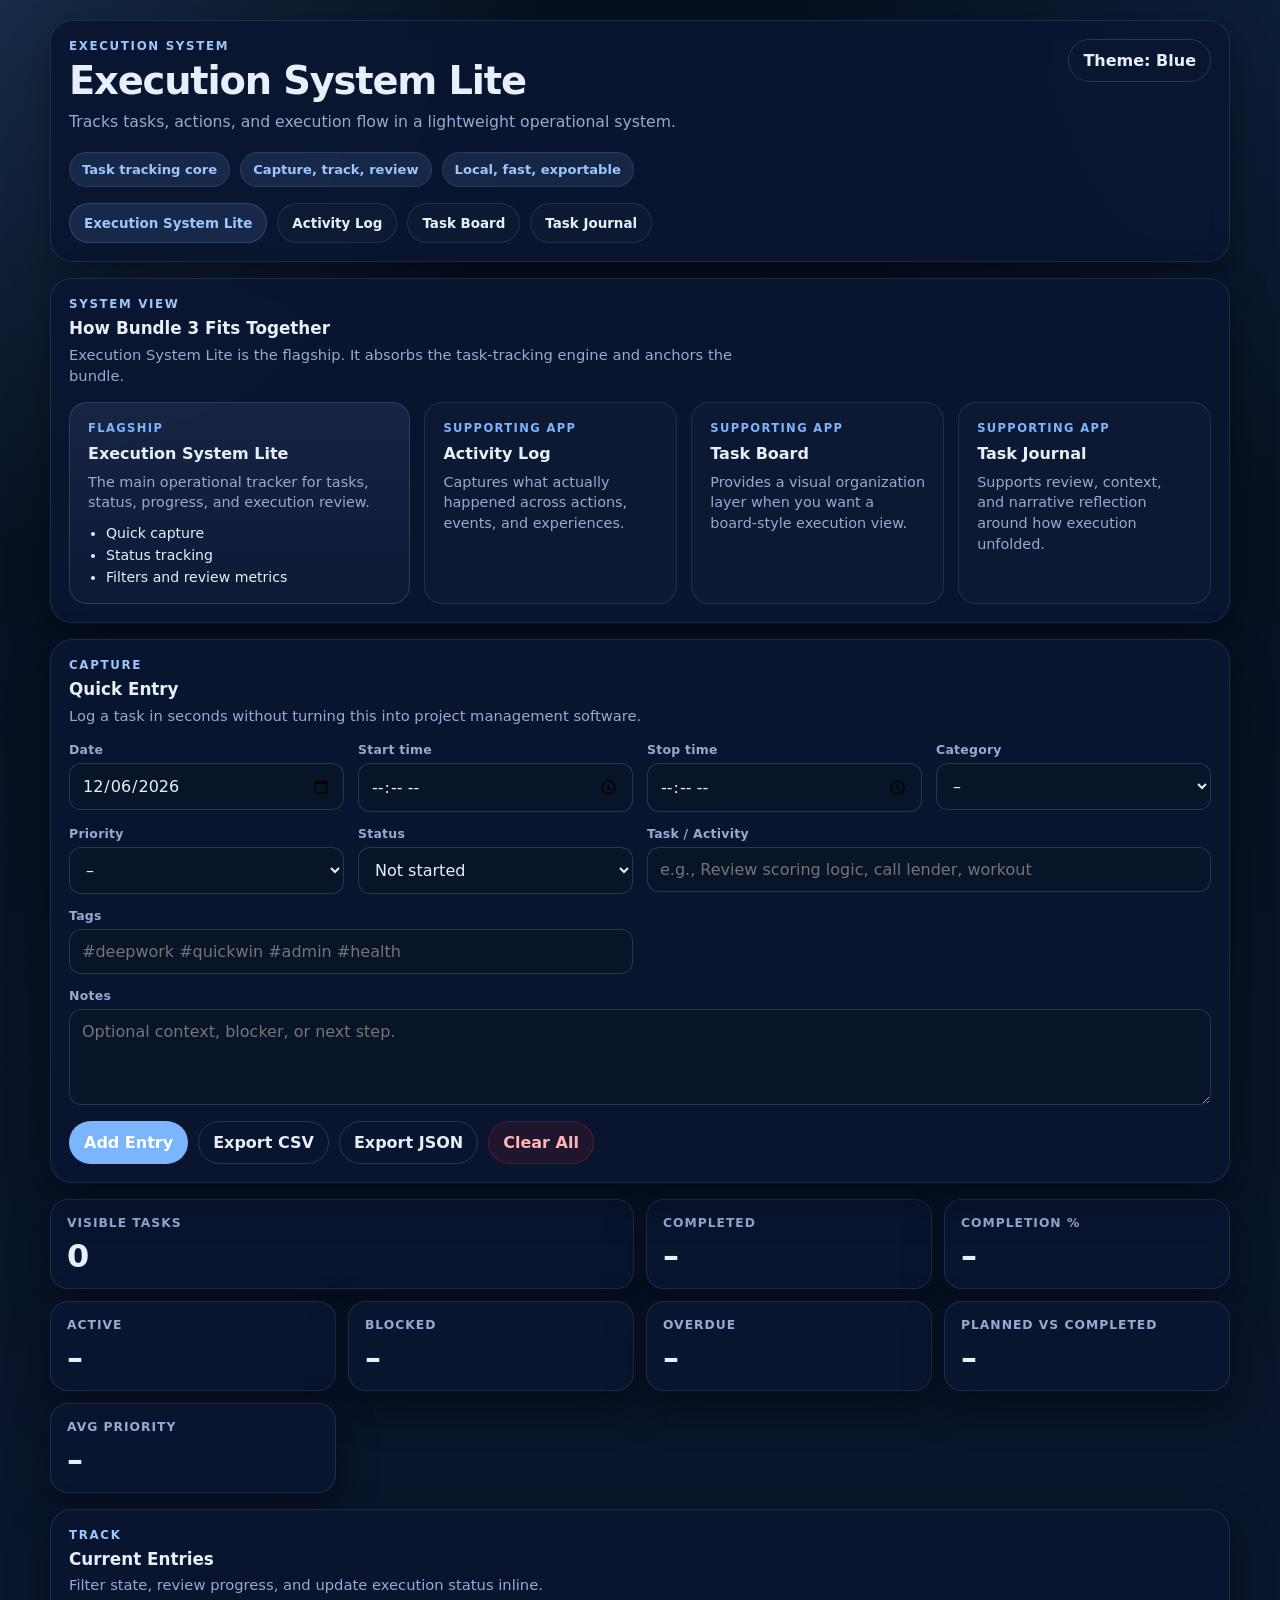
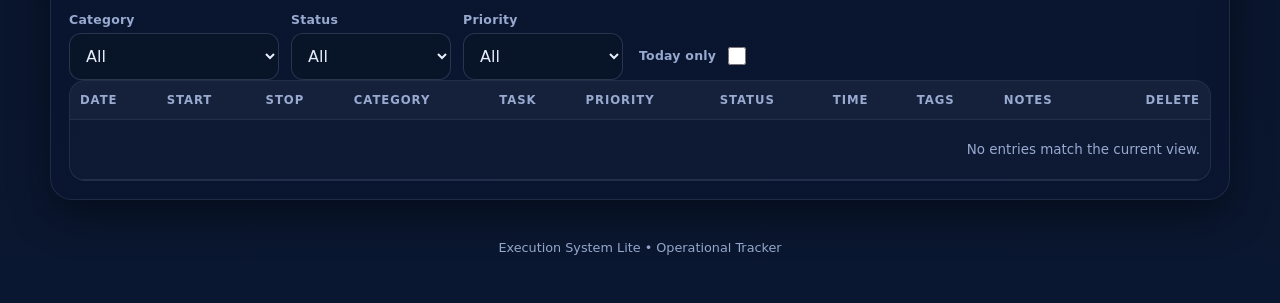
==== commit 5df92550: "Add files via upload" ====
--- a/index.html
+++ b/index.html
@@ -3,12 +3,12 @@
 <head>
   <meta charset="UTF-8" />
   <meta name="viewport" content="width=device-width, initial-scale=1.0" />
-  <title>Task Board</title>
-  <meta name="description" content="Organizes tasks visually so execution state is visible at a glance." />
+  <title>Execution System Lite</title>
+  <meta name="description" content="Tracks tasks, actions, and execution flow in a lightweight operational system." />
   <meta name="theme-color" content="#06101f" />
   <link rel="manifest" href="manifest.json" />
-  <link rel="icon" href="../icons/icon-192.png" />
-  <link rel="apple-touch-icon" href="../icons/icon-192.png" />
+  <link rel="icon" href="icons/icon-192.png" />
+  <link rel="apple-touch-icon" href="icons/icon-192.png" />
   <link rel="stylesheet" href="styles.css" />
 </head>
 <body>
@@ -17,40 +17,91 @@
       <header class="hero card">
         <div class="hero-top">
           <div>
-            <div class="eyebrow">Execution System Lite</div>
-            <h1>Task Board</h1>
-            <p class="subtitle">Organizes tasks visually so execution state is visible at a glance.</p>
+            <div class="eyebrow">Execution System</div>
+            <h1>Execution System Lite</h1>
+            <p class="subtitle">Tracks tasks, actions, and execution flow in a lightweight operational system.</p>
           </div>
           <button id="themeBtn" class="btn btn-secondary" type="button" aria-label="Toggle theme">Theme: Blue</button>
         </div>
 
         <div class="hero-pills">
-          <span class="pill">Visual execution layer</span>
-          <span class="pill">Board-state clarity</span>
+          <span class="pill">Task tracking core</span>
+          <span class="pill">Capture, track, review</span>
           <span class="pill">Local, fast, exportable</span>
         </div>
 <nav class="top-nav" aria-label="Bundle navigation">
-  <a class="nav-chip" href="../index.html">Execution System Lite</a>
-  <a class="nav-chip" href="../activity-log/index.html">Activity Log</a>
-  <a class="nav-chip active" href="index.html">Task Board</a>
-  <a class="nav-chip" href="../task-journal/index.html">Task Journal</a>
+  <a class="nav-chip active" href="index.html">Execution System Lite</a>
+  <a class="nav-chip" href="activity-log/index.html">Activity Log</a>
+  <a class="nav-chip" href="task-board/index.html">Task Board</a>
+  <a class="nav-chip" href="task-journal/index.html">Task Journal</a>
 </nav>
       </header>
 
       <section class="section-card card">
         <div class="section-head section-head-stack">
           <div>
+            <div class="eyebrow">System View</div>
+            <h2>How Bundle 3 Fits Together</h2>
+            <p class="section-copy">Execution System Lite is the flagship. It absorbs the task-tracking engine and anchors the bundle.</p>
+          </div>
+        </div>
+
+        <div class="system-grid">
+          <article class="system-tile system-tile-primary">
+            <div class="system-kicker">Flagship</div>
+            <h3>Execution System Lite</h3>
+            <p>The main operational tracker for tasks, status, progress, and execution review.</p>
+            <ul class="system-list">
+              <li>Quick capture</li>
+              <li>Status tracking</li>
+              <li>Filters and review metrics</li>
+            </ul>
+          </article>
+
+          <article class="system-tile">
+            <div class="system-kicker">Supporting App</div>
+            <h3>Activity Log</h3>
+            <p>Captures what actually happened across actions, events, and experiences.</p>
+          </article>
+
+          <article class="system-tile">
+            <div class="system-kicker">Supporting App</div>
+            <h3>Task Board</h3>
+            <p>Provides a visual organization layer when you want a board-style execution view.</p>
+          </article>
+
+          <article class="system-tile">
+            <div class="system-kicker">Supporting App</div>
+            <h3>Task Journal</h3>
+            <p>Supports review, context, and narrative reflection around how execution unfolded.</p>
+          </article>
+        </div>
+      </section>
+
+      <section class="section-card card">
+        <div class="section-head section-head-stack">
+          <div>
             <div class="eyebrow">Capture</div>
-            <h2>Add Board Task</h2>
-            <p class="section-copy">Create a task and place it directly into the visual execution flow.</p>
-          </div>
-        </div>
-
-        <form id="boardForm">
+            <h2>Quick Entry</h2>
+            <p class="section-copy">Log a task in seconds without turning this into project management software.</p>
+          </div>
+        </div>
+
+        <form id="taskForm">
           <div class="form-grid">
             <div class="field">
               <label for="dateInput">Date</label>
               <input type="date" id="dateInput" required />
+            </div>
+
+            <div class="field">
+              <label for="startTimeInput">Start time</label>
+              <input type="time" id="startTimeInput" />
+            </div>
+
+            <div class="field">
+              <label for="endTimeInput">Stop time</label>
+              <input type="time" id="endTimeInput" />
             </div>
 
             <div class="field">
@@ -83,23 +134,24 @@
             </div>
 
             <div class="field">
-              <label for="statusSelect">Board Column</label>
+              <label for="statusSelect">Status</label>
               <select id="statusSelect">
-                <option value="not_started">Not Started</option>
-                <option value="in_progress">In Progress</option>
+                <option value="not_started">Not started</option>
+                <option value="in_progress">In progress</option>
+                <option value="done">Done</option>
                 <option value="blocked">Blocked</option>
-                <option value="done">Done</option>
+                <option value="deferred">Deferred</option>
               </select>
             </div>
 
             <div class="field field-span-2">
-              <label for="titleInput">Task</label>
-              <input type="text" id="titleInput" placeholder="e.g., Finish outreach draft, review tracker, plan errands" required />
+              <label for="taskNameInput">Task / Activity</label>
+              <input type="text" id="taskNameInput" placeholder="e.g., Review scoring logic, call lender, workout" required />
             </div>
 
             <div class="field field-span-2">
               <label for="tagsInput">Tags</label>
-              <input type="text" id="tagsInput" placeholder="#deepwork #quickwin #admin #errand" />
+              <input type="text" id="tagsInput" placeholder="#deepwork #quickwin #admin #health" />
             </div>
 
             <div class="field field-full">
@@ -109,28 +161,33 @@
           </div>
 
           <div class="action-row">
-            <button class="btn btn-primary" type="submit">Add Card</button>
-            <button class="btn btn-secondary" type="button" id="exportCsvBtn">Export CSV</button>
-            <button class="btn btn-secondary" type="button" id="exportJsonBtn">Export JSON</button>
-            <button class="btn btn-danger" type="button" id="clearBtn">Clear All</button>
+            <button type="submit" class="btn btn-primary">Add Entry</button>
+            <button type="button" class="btn btn-secondary" id="exportBtn">Export CSV</button>
+            <button type="button" class="btn btn-secondary" id="exportJsonBtn">Export JSON</button>
+            <button type="button" class="btn btn-danger" id="clearBtn">Clear All</button>
           </div>
         </form>
       </section>
 
       <section class="metrics-grid">
         <div class="metric-card metric-card-wide">
-          <div class="metric-label">Visible Cards</div>
+          <div class="metric-label">Visible Tasks</div>
           <div class="metric-value" id="sumCount">0</div>
         </div>
 
         <div class="metric-card">
-          <div class="metric-label">Not Started</div>
-          <div class="metric-value" id="sumNotStarted">–</div>
-        </div>
-
-        <div class="metric-card">
-          <div class="metric-label">In Progress</div>
-          <div class="metric-value" id="sumInProgress">–</div>
+          <div class="metric-label">Completed</div>
+          <div class="metric-value" id="sumCompleted">–</div>
+        </div>
+
+        <div class="metric-card">
+          <div class="metric-label">Completion %</div>
+          <div class="metric-value" id="sumCompletionPct">–</div>
+        </div>
+
+        <div class="metric-card">
+          <div class="metric-label">Active</div>
+          <div class="metric-value" id="sumActive">–</div>
         </div>
 
         <div class="metric-card">
@@ -139,17 +196,27 @@
         </div>
 
         <div class="metric-card">
-          <div class="metric-label">Done</div>
-          <div class="metric-value" id="sumDone">–</div>
-        </div>
-      </section>
-
-      <section class="section-card card">
+          <div class="metric-label">Overdue</div>
+          <div class="metric-value" id="sumOverdue">–</div>
+        </div>
+
+        <div class="metric-card">
+          <div class="metric-label">Planned vs Completed</div>
+          <div class="metric-value" id="sumPlannedVsCompleted">–</div>
+        </div>
+
+        <div class="metric-card">
+          <div class="metric-label">Avg Priority</div>
+          <div class="metric-value" id="sumAvgPrio">–</div>
+        </div>
+      </section>
+
+      <section class="section-card card table-section">
         <div class="section-head section-head-stack">
           <div>
-            <div class="eyebrow">Filter</div>
-            <h2>Board Filters</h2>
-            <p class="section-copy">Focus the board by category, priority, or date.</p>
+            <div class="eyebrow">Track</div>
+            <h2>Current Entries</h2>
+            <p class="section-copy">Filter state, review progress, and update execution status inline.</p>
           </div>
         </div>
 
@@ -173,6 +240,18 @@
           </div>
 
           <div class="filter-field">
+            <label for="filterStatus">Status</label>
+            <select id="filterStatus">
+              <option value="all">All</option>
+              <option value="not_started">Not started</option>
+              <option value="in_progress">In progress</option>
+              <option value="done">Done</option>
+              <option value="blocked">Blocked</option>
+              <option value="deferred">Deferred</option>
+            </select>
+          </div>
+
+          <div class="filter-field">
             <label for="filterPriority">Priority</label>
             <select id="filterPriority">
               <option value="all">All</option>
@@ -188,43 +267,30 @@
             <input type="checkbox" id="filterToday" />
           </div>
         </div>
-      </section>
-
-      <section class="board-grid">
-        <div class="board-column card">
-          <div class="board-column-head">
-            <h3>Not Started</h3>
-            <span class="board-count" id="countNotStarted">0</span>
-          </div>
-          <div class="board-stack" id="colNotStarted"></div>
-        </div>
-
-        <div class="board-column card">
-          <div class="board-column-head">
-            <h3>In Progress</h3>
-            <span class="board-count" id="countInProgress">0</span>
-          </div>
-          <div class="board-stack" id="colInProgress"></div>
-        </div>
-
-        <div class="board-column card">
-          <div class="board-column-head">
-            <h3>Blocked</h3>
-            <span class="board-count" id="countBlocked">0</span>
-          </div>
-          <div class="board-stack" id="colBlocked"></div>
-        </div>
-
-        <div class="board-column card">
-          <div class="board-column-head">
-            <h3>Done</h3>
-            <span class="board-count" id="countDone">0</span>
-          </div>
-          <div class="board-stack" id="colDone"></div>
-        </div>
-      </section>
-
-      <footer class="footer">Task Board • Execution System Lite Companion</footer>
+
+        <div class="table-wrap">
+          <table>
+            <thead>
+              <tr>
+                <th>Date</th>
+                <th>Start</th>
+                <th>Stop</th>
+                <th>Category</th>
+                <th>Task</th>
+                <th>Priority</th>
+                <th>Status</th>
+                <th>Time</th>
+                <th>Tags</th>
+                <th>Notes</th>
+                <th>Delete</th>
+              </tr>
+            </thead>
+            <tbody id="tableBody"></tbody>
+          </table>
+        </div>
+      </section>
+
+      <footer class="footer">Execution System Lite • Operational Tracker</footer>
     </div>
   </div>
 
